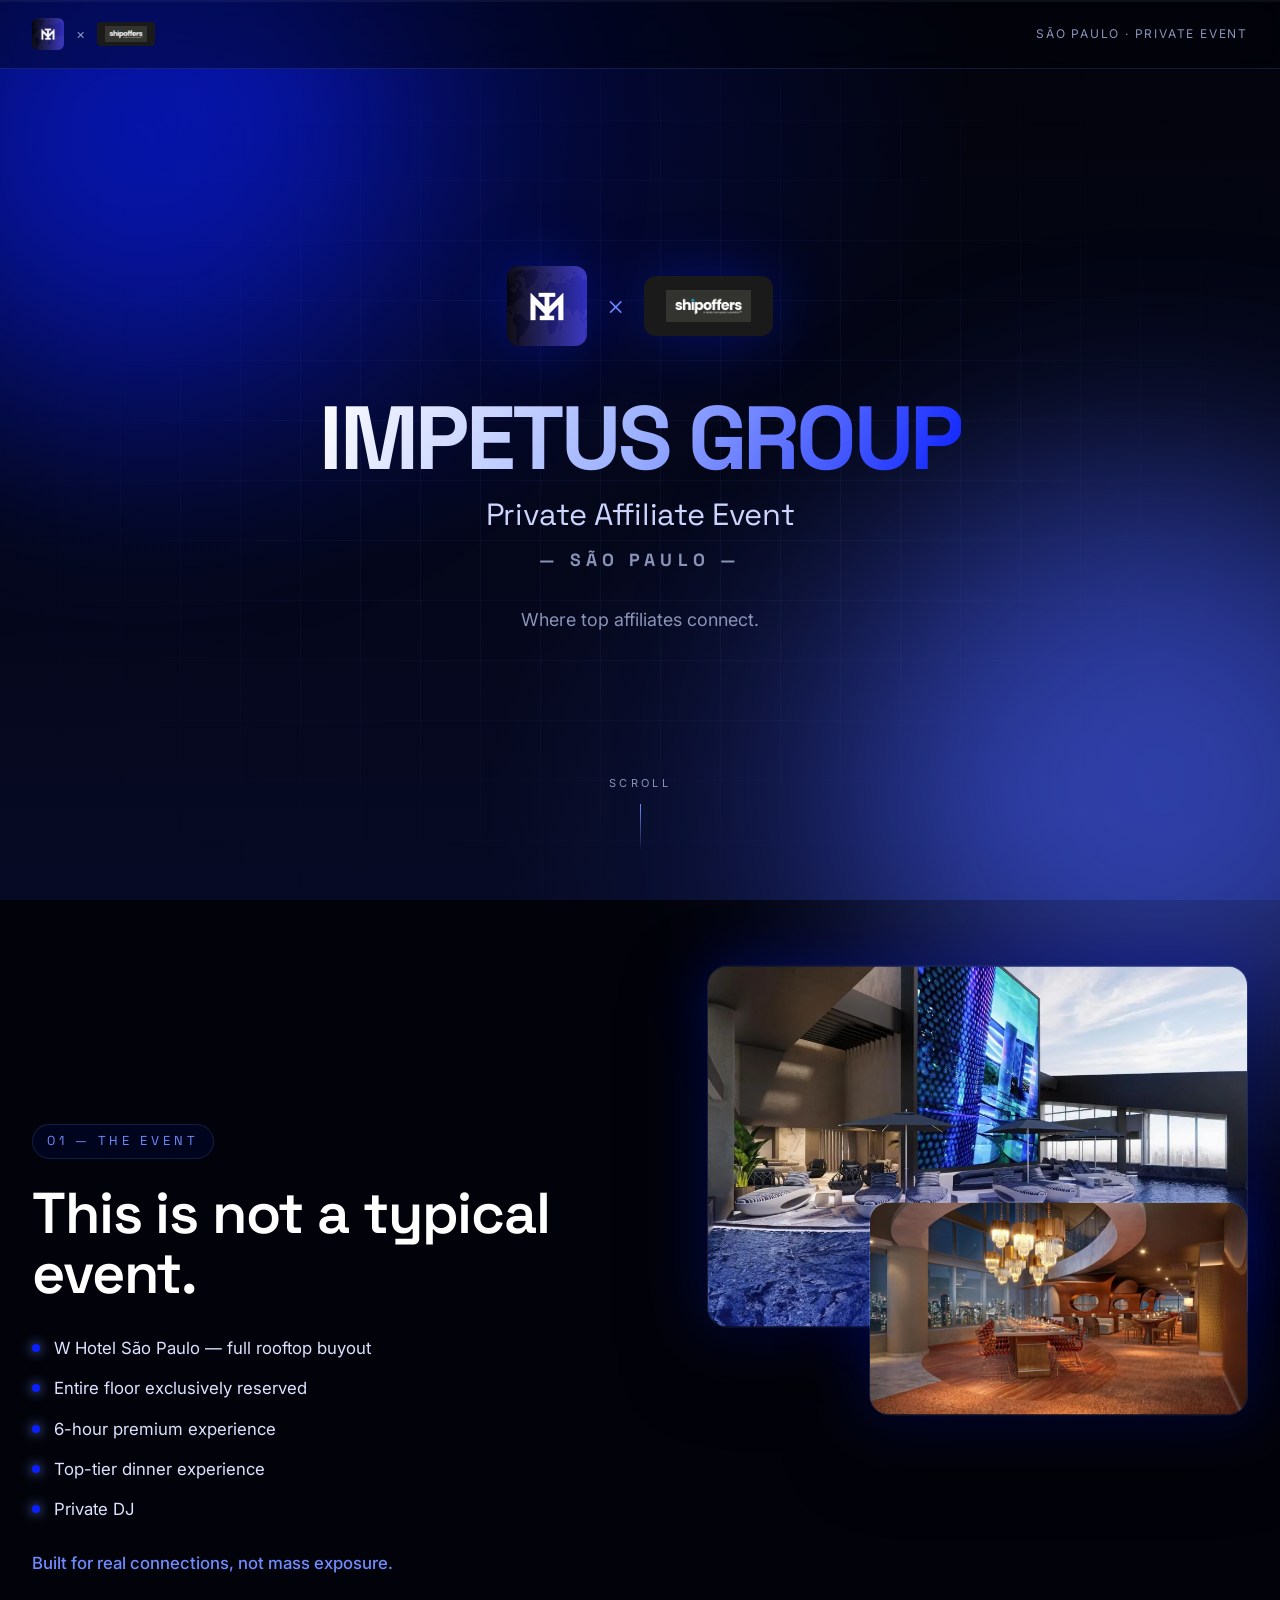
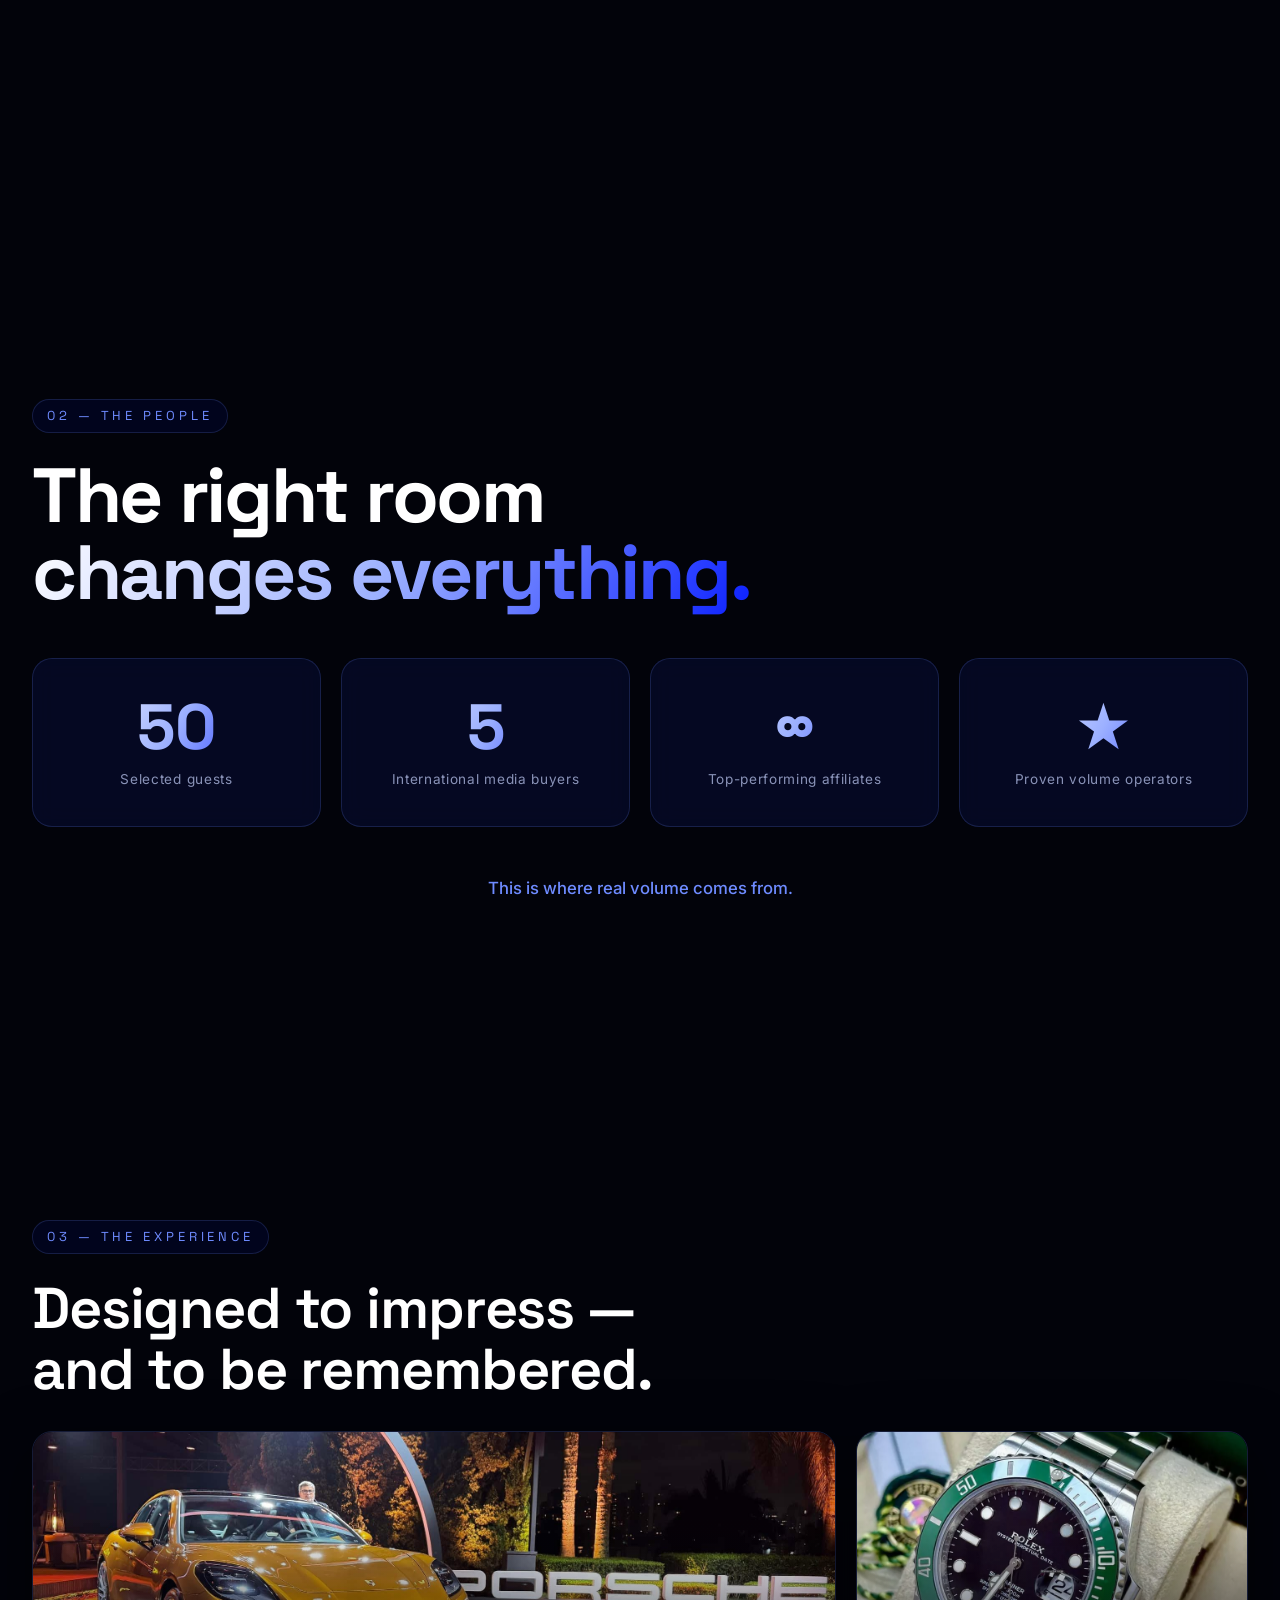
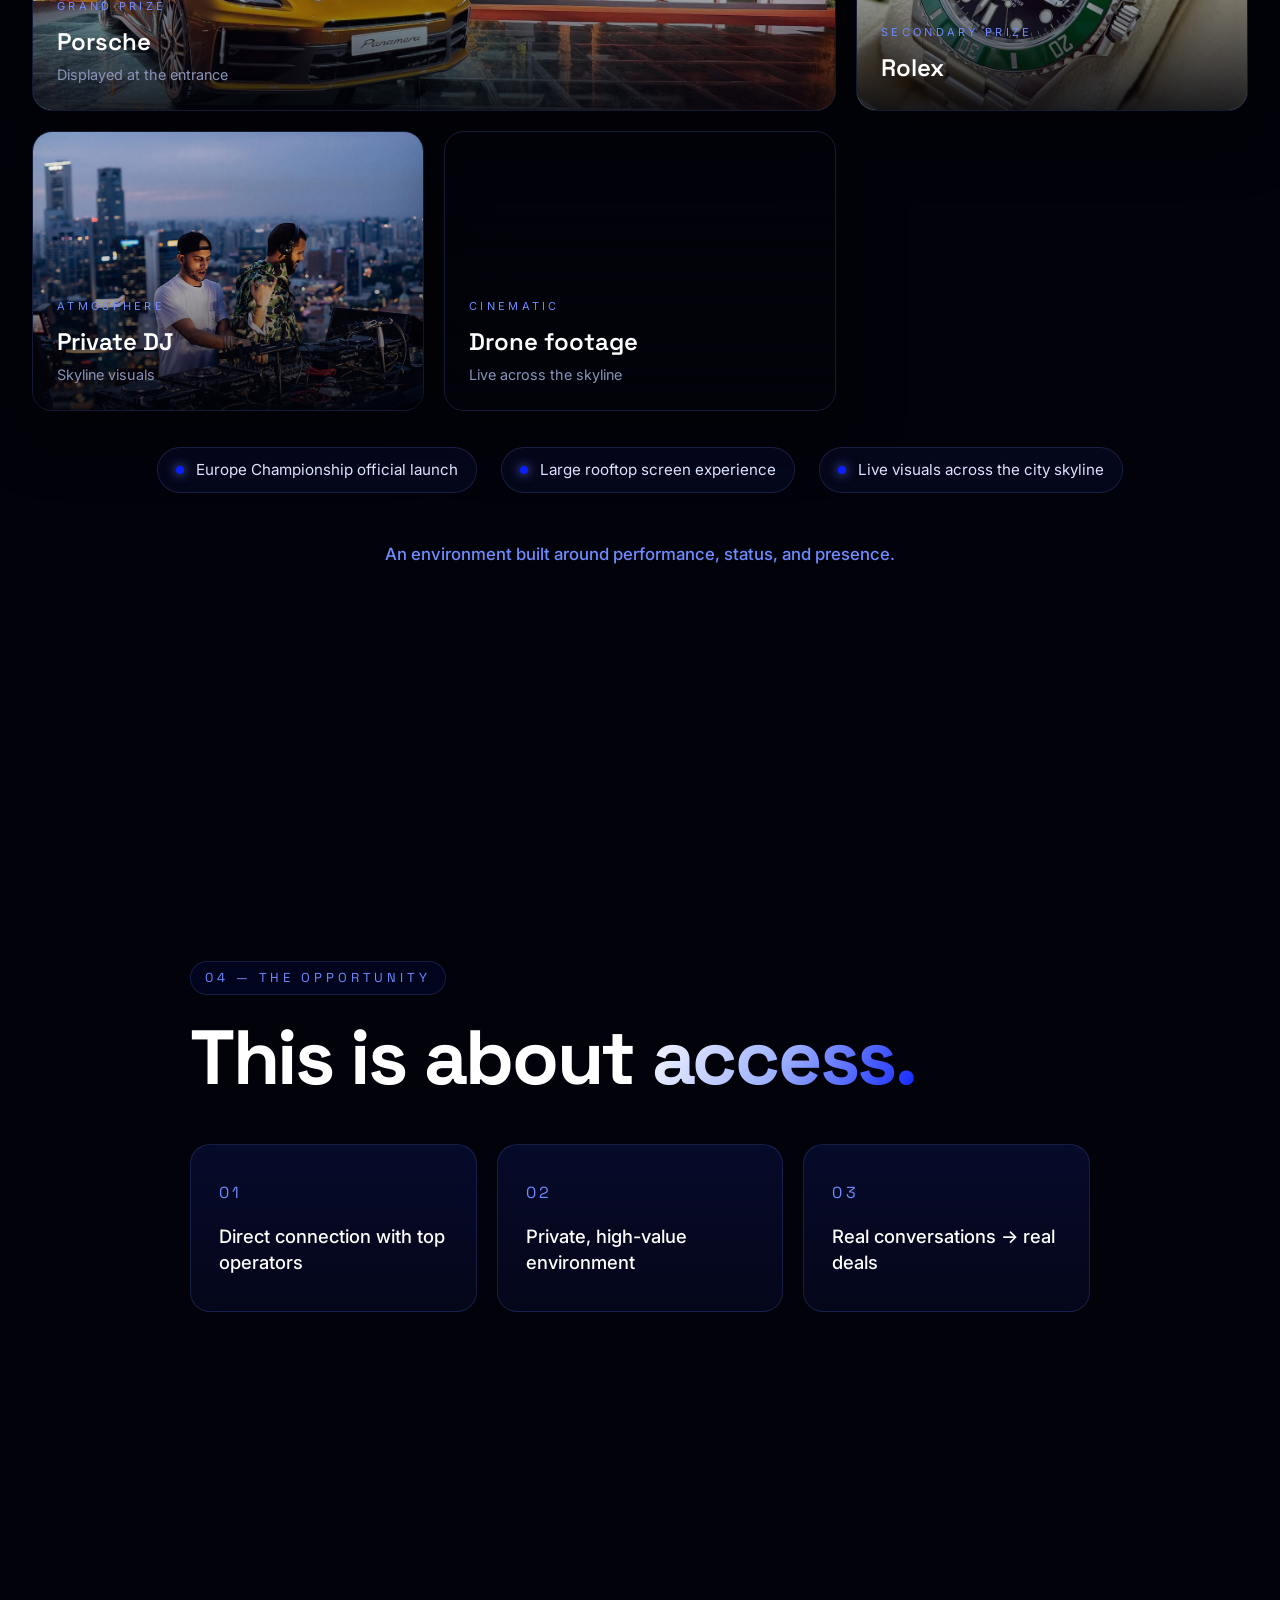
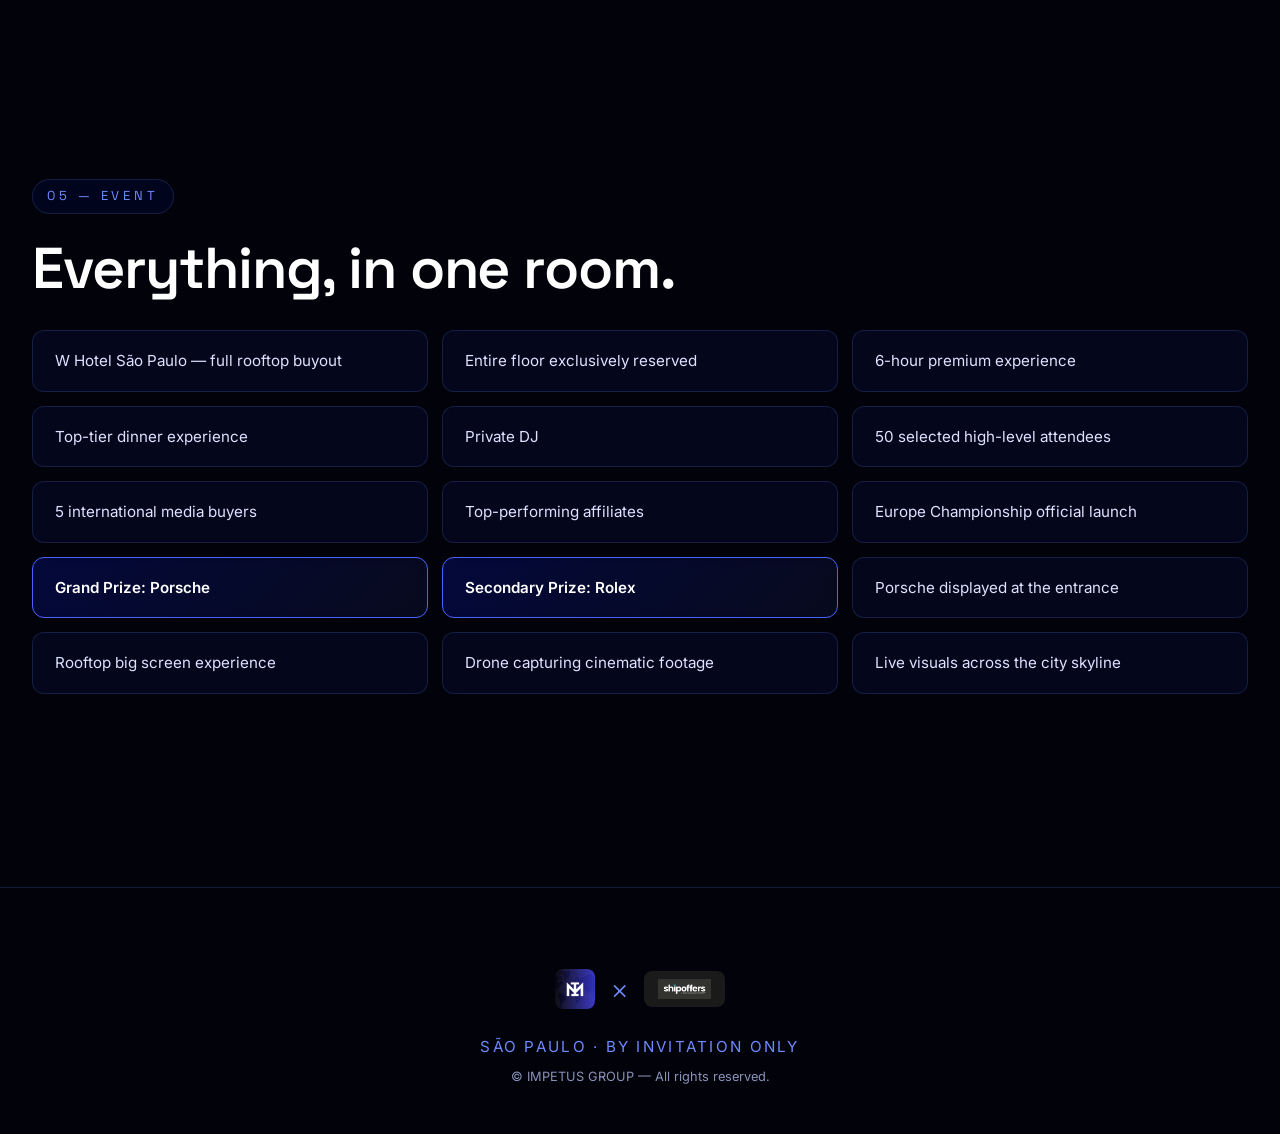
==== index.html @ d8d628a3 "Changes Co-authored-by: novabrandbr <214997790+novabrandbr@users.noreply.github.com>" ====
<!DOCTYPE html>
<html lang="en">
<head>
<meta charset="UTF-8" />
<meta name="viewport" content="width=device-width, initial-scale=1.0" />
<title>IMPETUS GROUP × SHIPOFFERS — Private Affiliate Event São Paulo</title>
<meta name="description" content="A private, high-ticket affiliate event in São Paulo. Where top affiliates connect." />
<link rel="preconnect" href="https://fonts.googleapis.com">
<link rel="preconnect" href="https://fonts.gstatic.com" crossorigin>
<link href="https://fonts.googleapis.com/css2?family=Inter:wght@300;400;500;600;700&family=Space+Grotesk:wght@400;500;600;700&display=swap" rel="stylesheet">
<link rel="stylesheet" href="style.css" />
</head>
<body>

<!-- Animated background -->
<div class="bg-gradient"></div>
<div class="bg-grid"></div>
<div class="bg-orb bg-orb-1"></div>
<div class="bg-orb bg-orb-2"></div>

<!-- Progress bar -->
<div class="progress-bar"><div class="progress-fill" id="progressFill"></div></div>

<!-- Nav -->
<nav class="nav">
  <div class="nav-inner">
    <div class="nav-logos">
      <img src="assets/logo-impetus.jpeg" alt="Impetus Group" class="nav-logo nav-logo-impetus" />
      <span class="nav-x">×</span>
      <img src="assets/logo-shipoffers.png" alt="Shipoffers" class="nav-logo nav-logo-ship" />
    </div>
    <div class="nav-meta">São Paulo · Private Event</div>
  </div>
</nav>

<!-- ===== SCENE 1 — COVER ===== -->
<section class="scene scene-cover" data-scene>
  <div class="cover-logos reveal" data-delay="0">
    <img src="assets/logo-impetus.jpeg" alt="Impetus Group" class="cover-logo cover-logo-impetus" />
    <span class="cover-x">×</span>
    <img src="assets/logo-shipoffers.png" alt="Shipoffers" class="cover-logo cover-logo-ship" />
  </div>

  <h1 class="cover-title">
    <span class="reveal-line" data-delay="200">IMPETUS GROUP</span>
    <span class="reveal-line cover-sub" data-delay="350">Private Affiliate Event</span>
    <span class="reveal-line cover-loc" data-delay="500">— São Paulo —</span>
  </h1>

  <p class="cover-tagline reveal" data-delay="700">Where top affiliates connect.</p>

  <div class="scroll-cue reveal" data-delay="1000">
    <span>Scroll</span>
    <div class="scroll-line"></div>
  </div>
</section>

<!-- ===== SCENE 2 — THE EVENT ===== -->
<section class="scene scene-event" data-scene>
  <div class="scene-inner two-col">
    <div class="col-text">
      <div class="eyebrow reveal">01 — The Event</div>
      <h2 class="scene-title reveal" data-delay="100">This is not a typical event.</h2>
      <ul class="feature-list">
        <li class="reveal" data-delay="200"><span class="dot"></span>W Hotel São Paulo — full rooftop buyout</li>
        <li class="reveal" data-delay="280"><span class="dot"></span>Entire floor exclusively reserved</li>
        <li class="reveal" data-delay="360"><span class="dot"></span>6-hour premium experience</li>
        <li class="reveal" data-delay="440"><span class="dot"></span>Top-tier dinner experience</li>
        <li class="reveal" data-delay="520"><span class="dot"></span>Private DJ</li>
      </ul>
      <p class="kicker reveal" data-delay="650">Built for real connections, not mass exposure.</p>
    </div>
    <div class="col-media">
      <div class="media-card parallax" data-speed="0.15">
        <img src="assets/rooftop-pool.png" alt="Rooftop venue" />
        <div class="media-glow"></div>
      </div>
      <div class="media-card media-card-sm parallax" data-speed="0.25">
        <img src="assets/dinner.png" alt="Dinner experience" />
      </div>
    </div>
  </div>
</section>

<!-- ===== SCENE 3 — THE PEOPLE ===== -->
<section class="scene scene-people" data-scene>
  <div class="scene-inner">
    <div class="eyebrow reveal">02 — The People</div>
    <h2 class="scene-title-xl reveal" data-delay="100">The right room<br/><span class="grad-text">changes everything.</span></h2>

    <div class="stats-grid">
      <div class="stat-card reveal" data-delay="200">
        <div class="stat-num" data-count="50">0</div>
        <div class="stat-label">Selected guests</div>
      </div>
      <div class="stat-card reveal" data-delay="320">
        <div class="stat-num" data-count="5">0</div>
        <div class="stat-label">International media buyers</div>
      </div>
      <div class="stat-card reveal" data-delay="440">
        <div class="stat-num">∞</div>
        <div class="stat-label">Top-performing affiliates</div>
      </div>
      <div class="stat-card reveal" data-delay="560">
        <div class="stat-num">★</div>
        <div class="stat-label">Proven volume operators</div>
      </div>
    </div>

    <p class="kicker center reveal" data-delay="700">This is where real volume comes from.</p>
  </div>
</section>

<!-- ===== SCENE 4 — THE EXPERIENCE ===== -->
<section class="scene scene-experience" data-scene>
  <div class="scene-inner">
    <div class="eyebrow reveal">03 — The Experience</div>
    <h2 class="scene-title reveal" data-delay="100">Designed to impress —<br/>and to be remembered.</h2>

    <div class="exp-grid">
      <div class="exp-card exp-card-wide reveal" data-delay="180">
        <img src="assets/porsche.png" alt="Porsche" />
        <div class="exp-overlay">
          <div class="exp-tag">Grand Prize</div>
          <div class="exp-title">Porsche</div>
          <div class="exp-sub">Displayed at the entrance</div>
        </div>
      </div>
      <div class="exp-card reveal" data-delay="260">
        <img src="assets/rolex.png" alt="Rolex" />
        <div class="exp-overlay">
          <div class="exp-tag">Secondary Prize</div>
          <div class="exp-title">Rolex</div>
        </div>
      </div>
      <div class="exp-card reveal" data-delay="340">
        <img src="assets/dj.png" alt="Private DJ" />
        <div class="exp-overlay">
          <div class="exp-tag">Atmosphere</div>
          <div class="exp-title">Private DJ</div>
          <div class="exp-sub">Skyline visuals</div>
        </div>
      </div>
      <div class="exp-card exp-card-video reveal" data-delay="420">
        <video src="assets/event-video.mp4" autoplay muted loop playsinline></video>
        <div class="exp-overlay">
          <div class="exp-tag">Cinematic</div>
          <div class="exp-title">Drone footage</div>
          <div class="exp-sub">Live across the skyline</div>
        </div>
      </div>
    </div>

    <div class="exp-bullets">
      <div class="exp-bullet reveal" data-delay="200"><span class="dot"></span>Europe Championship official launch</div>
      <div class="exp-bullet reveal" data-delay="280"><span class="dot"></span>Large rooftop screen experience</div>
      <div class="exp-bullet reveal" data-delay="360"><span class="dot"></span>Live visuals across the city skyline</div>
    </div>

    <p class="kicker center reveal" data-delay="500">An environment built around performance, status, and presence.</p>
  </div>
</section>

<!-- ===== SCENE 5 — OPPORTUNITY ===== -->
<section class="scene scene-opportunity" data-scene>
  <div class="scene-inner narrow">
    <div class="eyebrow reveal">04 — The Opportunity</div>
    <h2 class="scene-title-xl reveal" data-delay="100">This is about <span class="grad-text">access.</span></h2>

    <div class="opp-grid">
      <div class="opp-card reveal" data-delay="200">
        <div class="opp-num">01</div>
        <div class="opp-text">Direct connection with top operators</div>
      </div>
      <div class="opp-card reveal" data-delay="300">
        <div class="opp-num">02</div>
        <div class="opp-text">Private, high-value environment</div>
      </div>
      <div class="opp-card reveal" data-delay="400">
        <div class="opp-num">03</div>
        <div class="opp-text">Real conversations → real deals</div>
      </div>
    </div>
  </div>
</section>

<!-- ===== SCENE 6 — EVENT RECAP ===== -->
<section class="scene scene-recap" data-scene>
  <div class="scene-inner">
    <div class="eyebrow reveal">05 — Event</div>
    <h2 class="scene-title reveal" data-delay="100">Everything, in one room.</h2>

    <div class="recap-grid">
      <div class="recap-item reveal" data-delay="120">W Hotel São Paulo — full rooftop buyout</div>
      <div class="recap-item reveal" data-delay="170">Entire floor exclusively reserved</div>
      <div class="recap-item reveal" data-delay="220">6-hour premium experience</div>
      <div class="recap-item reveal" data-delay="270">Top-tier dinner experience</div>
      <div class="recap-item reveal" data-delay="320">Private DJ</div>
      <div class="recap-item reveal" data-delay="370">50 selected high-level attendees</div>
      <div class="recap-item reveal" data-delay="420">5 international media buyers</div>
      <div class="recap-item reveal" data-delay="470">Top-performing affiliates</div>
      <div class="recap-item reveal" data-delay="520">Europe Championship official launch</div>
      <div class="recap-item recap-prize reveal" data-delay="570">Grand Prize: Porsche</div>
      <div class="recap-item recap-prize reveal" data-delay="620">Secondary Prize: Rolex</div>
      <div class="recap-item reveal" data-delay="670">Porsche displayed at the entrance</div>
      <div class="recap-item reveal" data-delay="720">Rooftop big screen experience</div>
      <div class="recap-item reveal" data-delay="770">Drone capturing cinematic footage</div>
      <div class="recap-item reveal" data-delay="820">Live visuals across the city skyline</div>
    </div>
  </div>
</section>

<!-- ===== FOOTER ===== -->
<footer class="footer">
  <div class="footer-logos reveal">
    <img src="assets/logo-impetus.jpeg" alt="Impetus Group" />
    <span class="cover-x">×</span>
    <img src="assets/logo-shipoffers.png" alt="Shipoffers" />
  </div>
  <p class="footer-tag">São Paulo · By invitation only</p>
  <p class="footer-copy">© IMPETUS GROUP — All rights reserved.</p>
</footer>

<script src="script.js"></script>
</body>
</html>
---- style.css ----
/* ============================
   IMPETUS GROUP × SHIPOFFERS
   Luxury / Tech / Cinematic
   ============================ */

:root{
  --blue: #0A1FFF;
  --blue-soft: #4A63FF;
  --blue-glow: #6E8BFF;
  --navy: #060A24;
  --navy-2: #0A1040;
  --black: #02030A;
  --white: #ffffff;
  --muted: #8a93b8;
  --border: rgba(110,139,255,0.18);
  --card: rgba(10,16,64,0.45);
  --shadow-glow: 0 0 60px rgba(10,31,255,0.35);
  --grad-primary: linear-gradient(135deg,#0A1FFF 0%,#4A63FF 50%,#6E8BFF 100%);
  --grad-text: linear-gradient(120deg,#ffffff 0%,#9CB0FF 50%,#0A1FFF 100%);
  --font-display: 'Space Grotesk', system-ui, sans-serif;
  --font-body: 'Inter', system-ui, sans-serif;
}

*{box-sizing:border-box;margin:0;padding:0}
html{scroll-behavior:smooth}
body{
  font-family: var(--font-body);
  background: var(--black);
  color: var(--white);
  overflow-x:hidden;
  line-height:1.55;
  -webkit-font-smoothing:antialiased;
}
img{max-width:100%;display:block}

/* ===== Background layers ===== */
.bg-gradient{
  position:fixed;inset:0;z-index:-3;
  background:
    radial-gradient(1200px 800px at 20% 10%, rgba(10,31,255,0.30), transparent 60%),
    radial-gradient(900px 700px at 80% 90%, rgba(74,99,255,0.18), transparent 60%),
    linear-gradient(180deg, #02030A 0%, #060A24 100%);
}
.bg-grid{
  position:fixed;inset:0;z-index:-2;
  background-image:
    linear-gradient(rgba(110,139,255,0.06) 1px, transparent 1px),
    linear-gradient(90deg, rgba(110,139,255,0.06) 1px, transparent 1px);
  background-size: 60px 60px;
  mask-image: radial-gradient(ellipse at center, black 30%, transparent 80%);
}
.bg-orb{
  position:fixed;border-radius:50%;filter:blur(120px);z-index:-1;opacity:0.55;pointer-events:none;
}
.bg-orb-1{width:520px;height:520px;background:#0A1FFF;top:-120px;left:-120px;animation:float1 18s ease-in-out infinite}
.bg-orb-2{width:600px;height:600px;background:#4A63FF;bottom:-180px;right:-180px;animation:float2 22s ease-in-out infinite}
@keyframes float1{0%,100%{transform:translate(0,0)}50%{transform:translate(120px,80px)}}
@keyframes float2{0%,100%{transform:translate(0,0)}50%{transform:translate(-100px,-60px)}}

/* ===== Progress ===== */
.progress-bar{position:fixed;top:0;left:0;right:0;height:2px;background:rgba(255,255,255,0.05);z-index:100}
.progress-fill{height:100%;width:0;background:var(--grad-primary);box-shadow:0 0 12px var(--blue-glow);transition:width .1s linear}

/* ===== Nav ===== */
.nav{position:fixed;top:0;left:0;right:0;z-index:50;padding:18px 32px;backdrop-filter:blur(14px);background:rgba(2,3,10,0.4);border-bottom:1px solid var(--border)}
.nav-inner{display:flex;justify-content:space-between;align-items:center;max-width:1400px;margin:0 auto}
.nav-logos{display:flex;align-items:center;gap:12px}
.nav-logo{height:28px;width:auto;border-radius:6px;object-fit:cover}
.nav-logo-impetus{height:32px}
.nav-logo-ship{background:#1a1a1a;padding:4px 8px;border-radius:4px;height:24px}
.nav-x{color:var(--muted);font-size:14px}
.nav-meta{font-size:12px;color:var(--muted);letter-spacing:0.15em;text-transform:uppercase}

/* ===== Scenes ===== */
.scene{
  min-height:100vh;
  display:flex;
  align-items:center;
  justify-content:center;
  padding:120px 32px;
  position:relative;
}
.scene-inner{max-width:1280px;width:100%}
.scene-inner.narrow{max-width:900px}
.two-col{display:grid;grid-template-columns:1.1fr 1fr;gap:80px;align-items:center}

/* ===== Typography ===== */
.eyebrow{
  font-family:var(--font-display);
  font-size:13px;letter-spacing:0.3em;text-transform:uppercase;
  color:var(--blue-glow);margin-bottom:24px;
  display:inline-block;padding:6px 14px;border:1px solid var(--border);border-radius:999px;
  background:rgba(10,31,255,0.08);
}
.scene-title{font-family:var(--font-display);font-size:clamp(2rem,4.5vw,3.75rem);font-weight:600;line-height:1.05;letter-spacing:-0.02em;margin-bottom:32px}
.scene-title-xl{font-family:var(--font-display);font-size:clamp(2.5rem,6vw,5rem);font-weight:700;line-height:1;letter-spacing:-0.03em;margin-bottom:48px}
.grad-text{background:var(--grad-text);-webkit-background-clip:text;background-clip:text;color:transparent}
.kicker{font-size:1.05rem;color:var(--blue-glow);margin-top:28px;font-weight:500}
.kicker.center{text-align:center;margin-top:48px}

/* ===== Cover ===== */
.scene-cover{flex-direction:column;text-align:center;min-height:100vh}
.cover-logos{display:flex;align-items:center;gap:20px;margin-bottom:48px}
.cover-logo{height:64px;width:auto;border-radius:12px;object-fit:cover;box-shadow:var(--shadow-glow)}
.cover-logo-impetus{height:80px;width:80px}
.cover-logo-ship{background:#1a1a1a;padding:14px 22px;height:60px}
.cover-x{color:var(--blue-glow);font-size:28px;font-weight:300}
.cover-title{font-family:var(--font-display);display:flex;flex-direction:column;gap:8px;margin-bottom:32px}
.cover-title .reveal-line:first-child{font-size:clamp(2.5rem,7vw,6rem);font-weight:700;letter-spacing:-0.04em;line-height:1;background:var(--grad-text);-webkit-background-clip:text;background-clip:text;color:transparent}
.cover-sub{font-size:clamp(1.25rem,2.4vw,2rem);font-weight:400;color:#cdd5ff;letter-spacing:-0.01em}
.cover-loc{font-size:clamp(0.9rem,1.4vw,1.1rem);color:var(--muted);letter-spacing:0.3em;text-transform:uppercase}
.cover-tagline{font-size:clamp(1rem,1.4vw,1.25rem);color:var(--muted);max-width:520px}
.scroll-cue{position:absolute;bottom:48px;display:flex;flex-direction:column;align-items:center;gap:12px;color:var(--muted);font-size:11px;letter-spacing:0.3em;text-transform:uppercase}
.scroll-line{width:1px;height:48px;background:linear-gradient(to bottom, var(--blue-glow), transparent);animation:scrollPulse 2s ease-in-out infinite}
@keyframes scrollPulse{0%,100%{opacity:0.3;transform:scaleY(1)}50%{opacity:1;transform:scaleY(1.2)}}

/* ===== Feature lists ===== */
.feature-list{list-style:none;display:flex;flex-direction:column;gap:14px;margin-top:8px}
.feature-list li{display:flex;align-items:center;gap:14px;font-size:1.05rem;color:#dde2ff}
.dot{width:8px;height:8px;border-radius:50%;background:var(--blue);box-shadow:0 0 12px var(--blue-glow);flex-shrink:0}

/* ===== Media cards ===== */
.col-media{position:relative;display:flex;flex-direction:column;gap:24px}
.media-card{
  position:relative;border-radius:20px;overflow:hidden;
  border:1px solid var(--border);
  box-shadow: 0 30px 80px rgba(0,0,0,0.5), var(--shadow-glow);
  transition:transform .6s ease;
}
.media-card img{width:100%;height:100%;object-fit:cover;display:block}
.media-card-sm{align-self:flex-end;width:70%;margin-top:-40px}
.media-glow{position:absolute;inset:0;background:linear-gradient(180deg,transparent 60%,rgba(10,31,255,0.25));pointer-events:none}
.media-card:hover{transform:translateY(-6px) scale(1.01)}

/* ===== Stats ===== */
.stats-grid{display:grid;grid-template-columns:repeat(4,1fr);gap:20px;margin-top:24px}
.stat-card{
  background:var(--card);
  border:1px solid var(--border);
  border-radius:20px;padding:36px 24px;text-align:center;
  backdrop-filter:blur(12px);
  transition:transform .4s ease, box-shadow .4s ease, border-color .4s ease;
  animation:floatY 6s ease-in-out infinite;
}
.stat-card:nth-child(2){animation-delay:.5s}
.stat-card:nth-child(3){animation-delay:1s}
.stat-card:nth-child(4){animation-delay:1.5s}
.stat-card:hover{transform:translateY(-8px);border-color:var(--blue-soft);box-shadow:0 20px 60px rgba(10,31,255,0.35)}
.stat-num{font-family:var(--font-display);font-size:clamp(3rem,5vw,4.5rem);font-weight:700;background:var(--grad-text);-webkit-background-clip:text;background-clip:text;color:transparent;line-height:1}
.stat-label{font-size:.85rem;color:var(--muted);margin-top:10px;letter-spacing:0.05em}
@keyframes floatY{0%,100%{transform:translateY(0)}50%{transform:translateY(-8px)}}

/* ===== Experience grid ===== */
.exp-grid{
  display:grid;
  grid-template-columns:repeat(3,1fr);
  grid-template-rows:280px 280px;
  gap:20px;margin-top:24px;
}
.exp-card{
  position:relative;border-radius:20px;overflow:hidden;
  border:1px solid var(--border);
  box-shadow:0 20px 60px rgba(0,0,0,0.5);
  transition:transform .5s ease, box-shadow .5s ease;
}
.exp-card-wide{grid-column:span 2}
.exp-card img, .exp-card video{width:100%;height:100%;object-fit:cover}
.exp-card:hover{transform:translateY(-8px) scale(1.01);box-shadow:0 30px 80px rgba(10,31,255,0.4)}
.exp-overlay{
  position:absolute;inset:0;display:flex;flex-direction:column;justify-content:flex-end;
  padding:24px;color:white;
  background:linear-gradient(180deg,transparent 30%,rgba(2,3,10,0.85));
}
.exp-tag{font-size:11px;letter-spacing:0.3em;text-transform:uppercase;color:var(--blue-glow);margin-bottom:8px}
.exp-title{font-family:var(--font-display);font-size:1.5rem;font-weight:600}
.exp-sub{font-size:.9rem;color:var(--muted);margin-top:4px}

.exp-bullets{display:flex;flex-wrap:wrap;gap:24px;margin-top:36px;justify-content:center}
.exp-bullet{display:flex;align-items:center;gap:12px;font-size:.95rem;color:#dde2ff;padding:10px 18px;border:1px solid var(--border);border-radius:999px;background:rgba(10,16,64,0.3)}

/* ===== Opportunity ===== */
.opp-grid{display:grid;grid-template-columns:repeat(3,1fr);gap:20px;margin-top:32px}
.opp-card{
  background:linear-gradient(180deg,rgba(10,16,64,0.6),rgba(10,16,64,0.3));
  border:1px solid var(--border);
  border-radius:20px;padding:36px 28px;
  transition:all .4s ease;
  position:relative;overflow:hidden;
}
.opp-card::before{
  content:'';position:absolute;inset:0;background:var(--grad-primary);opacity:0;transition:opacity .4s ease;
}
.opp-card:hover{transform:translateY(-6px);border-color:var(--blue-soft);box-shadow:0 20px 60px rgba(10,31,255,0.4)}
.opp-card:hover::before{opacity:0.08}
.opp-num{font-family:var(--font-display);font-size:1rem;color:var(--blue-glow);letter-spacing:0.2em;margin-bottom:18px;position:relative}
.opp-text{font-size:1.15rem;color:#fff;font-weight:500;line-height:1.4;position:relative}

/* ===== Recap ===== */
.recap-grid{display:grid;grid-template-columns:repeat(3,1fr);gap:14px;margin-top:32px}
.recap-item{
  padding:18px 22px;border:1px solid var(--border);border-radius:12px;
  background:rgba(10,16,64,0.35);backdrop-filter:blur(8px);
  font-size:.95rem;color:#dde2ff;
  transition:all .3s ease;
}
.recap-item:hover{border-color:var(--blue-soft);background:rgba(10,31,255,0.12);transform:translateX(4px)}
.recap-prize{background:linear-gradient(135deg,rgba(10,31,255,0.2),rgba(74,99,255,0.08));border-color:var(--blue-soft);font-weight:600;color:#fff}

/* ===== Footer ===== */
.footer{padding:80px 32px 48px;text-align:center;border-top:1px solid var(--border);background:rgba(2,3,10,0.6)}
.footer-logos{display:flex;justify-content:center;align-items:center;gap:16px;margin-bottom:24px}
.footer-logos img{height:40px;width:auto;border-radius:8px;object-fit:cover}
.footer-logos img:last-of-type{background:#1a1a1a;padding:8px 14px;height:36px}
.footer-tag{color:var(--blue-glow);font-size:.95rem;letter-spacing:0.15em;text-transform:uppercase;margin-bottom:8px}
.footer-copy{color:var(--muted);font-size:.8rem}

/* ===== Reveal animations ===== */
.reveal, .reveal-line{opacity:0;transform:translateY(30px);transition:opacity 1s cubic-bezier(0.2,0.8,0.2,1), transform 1s cubic-bezier(0.2,0.8,0.2,1)}
.reveal.in, .reveal-line.in{opacity:1;transform:translateY(0)}

/* ===== Responsive ===== */
@media (max-width: 900px){
  .scene{padding:100px 20px}
  .two-col{grid-template-columns:1fr;gap:48px}
  .stats-grid{grid-template-columns:repeat(2,1fr)}
  .exp-grid{grid-template-columns:1fr;grid-template-rows:auto}
  .exp-card-wide{grid-column:span 1}
  .exp-card{height:240px}
  .opp-grid{grid-template-columns:1fr}
  .recap-grid{grid-template-columns:1fr}
  .cover-logos{flex-direction:row;gap:14px}
  .cover-logo-impetus{height:56px;width:56px}
  .cover-logo-ship{height:44px;padding:10px 16px}
  .nav-meta{display:none}
  .media-card-sm{width:85%;margin-top:-24px}
  .exp-bullets{flex-direction:column;align-items:stretch}
  .exp-bullet{justify-content:flex-start}
}

@media (max-width: 480px){
  .nav{padding:14px 18px}
  .nav-logo{height:22px}
  .nav-logo-impetus{height:26px}
  .cover-logos{gap:10px;margin-bottom:36px}
  .cover-x{font-size:20px}
}
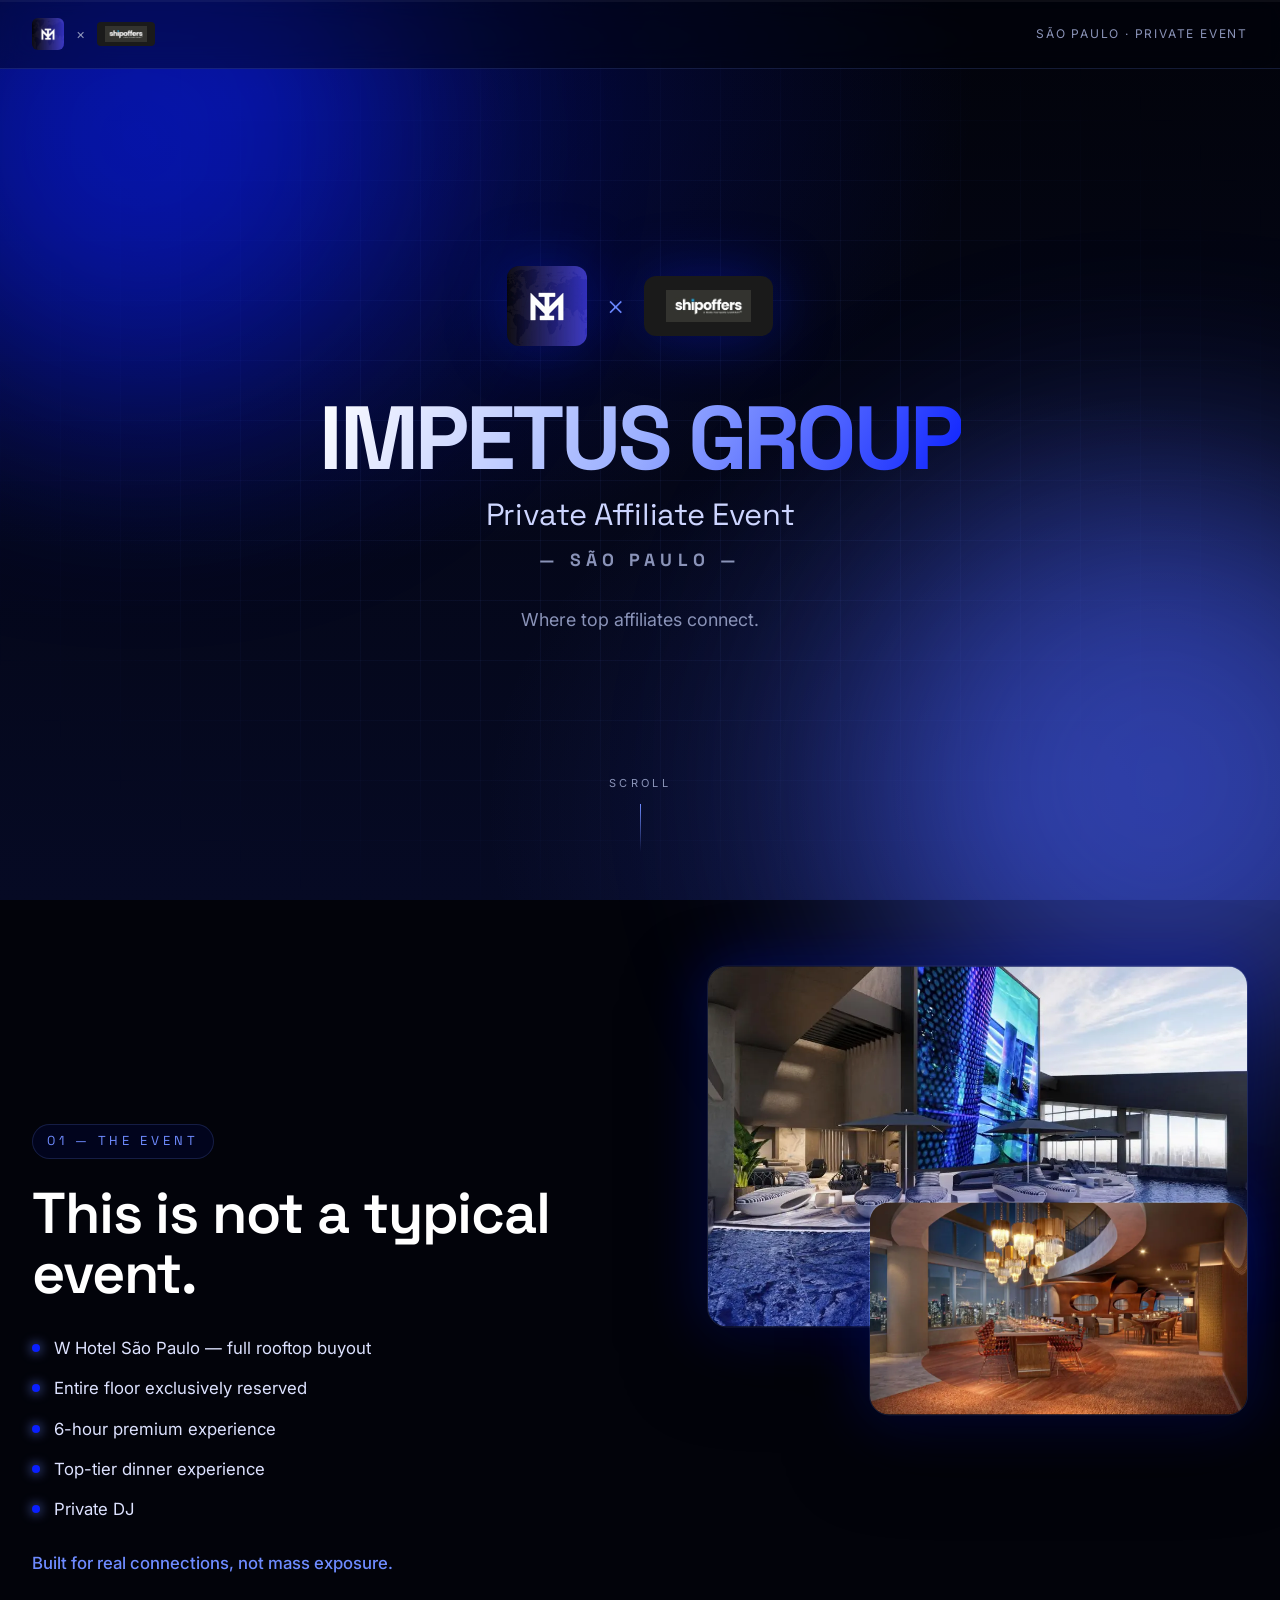
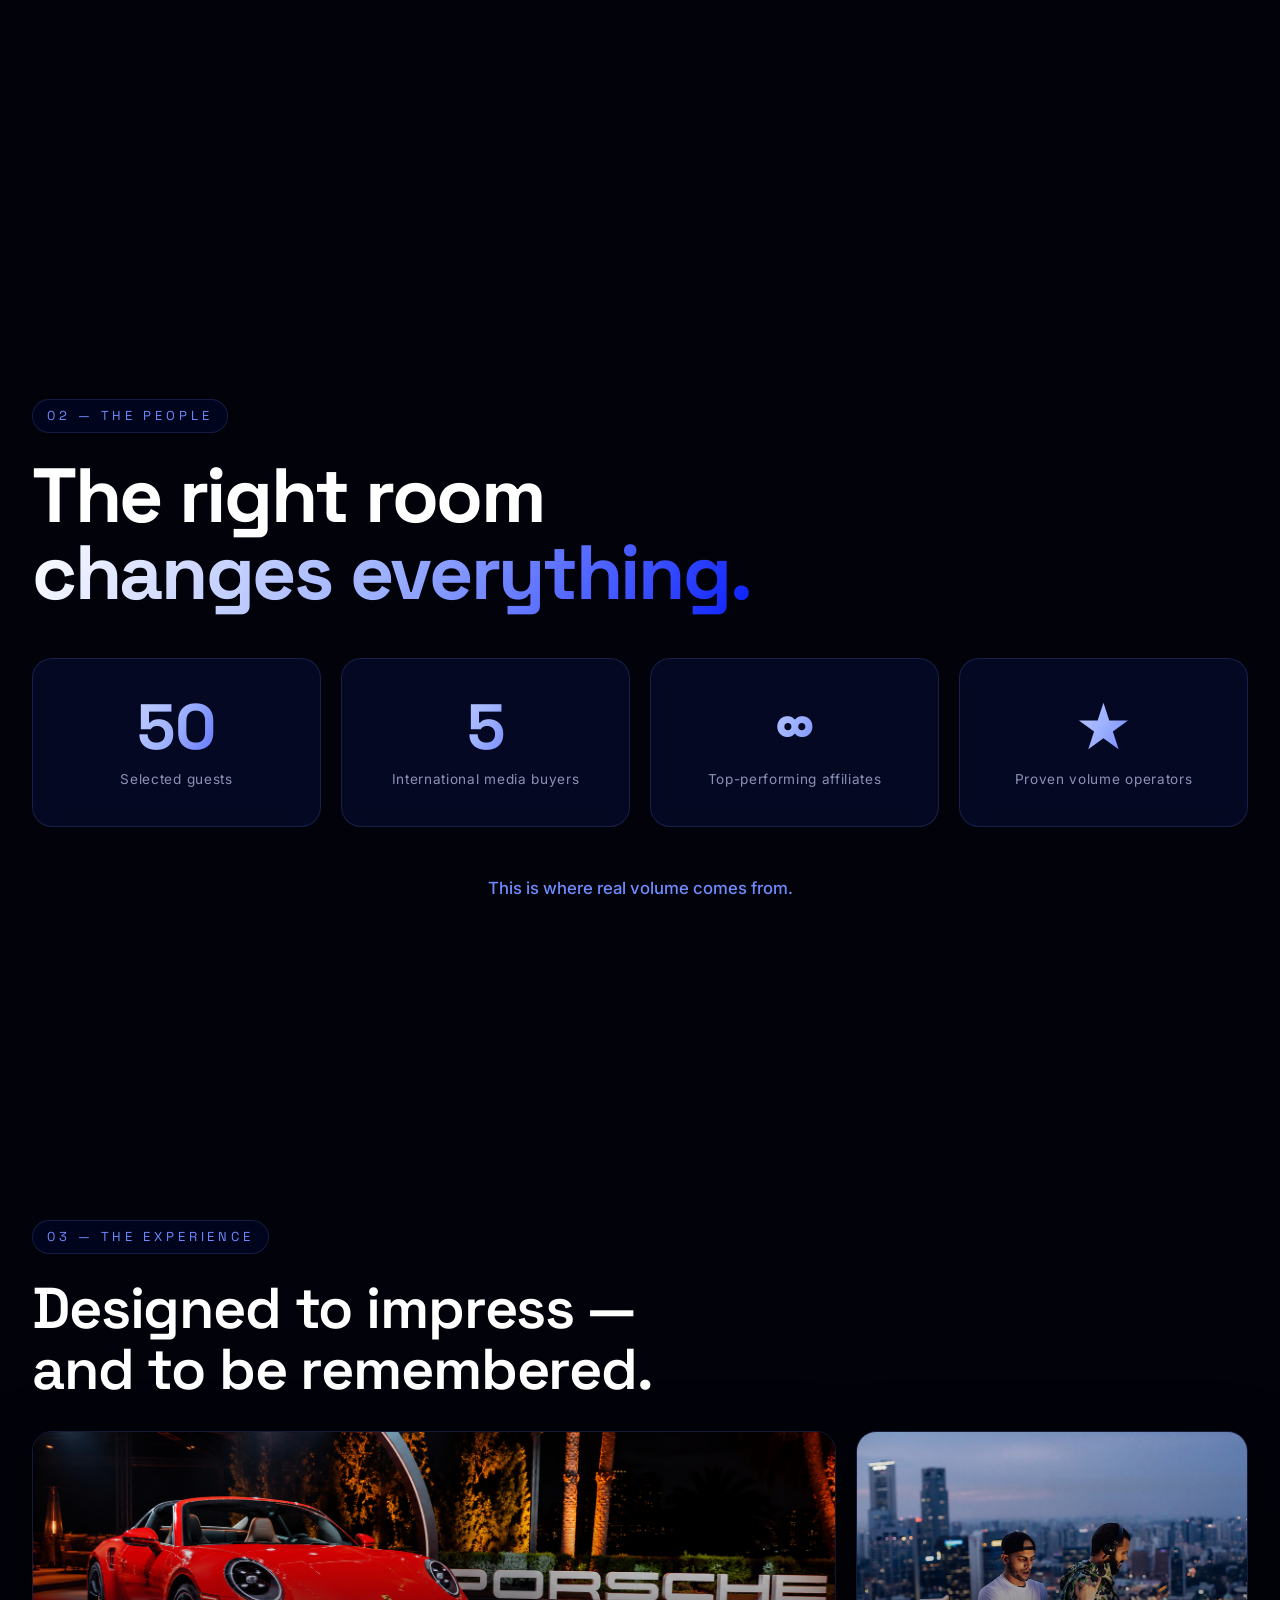
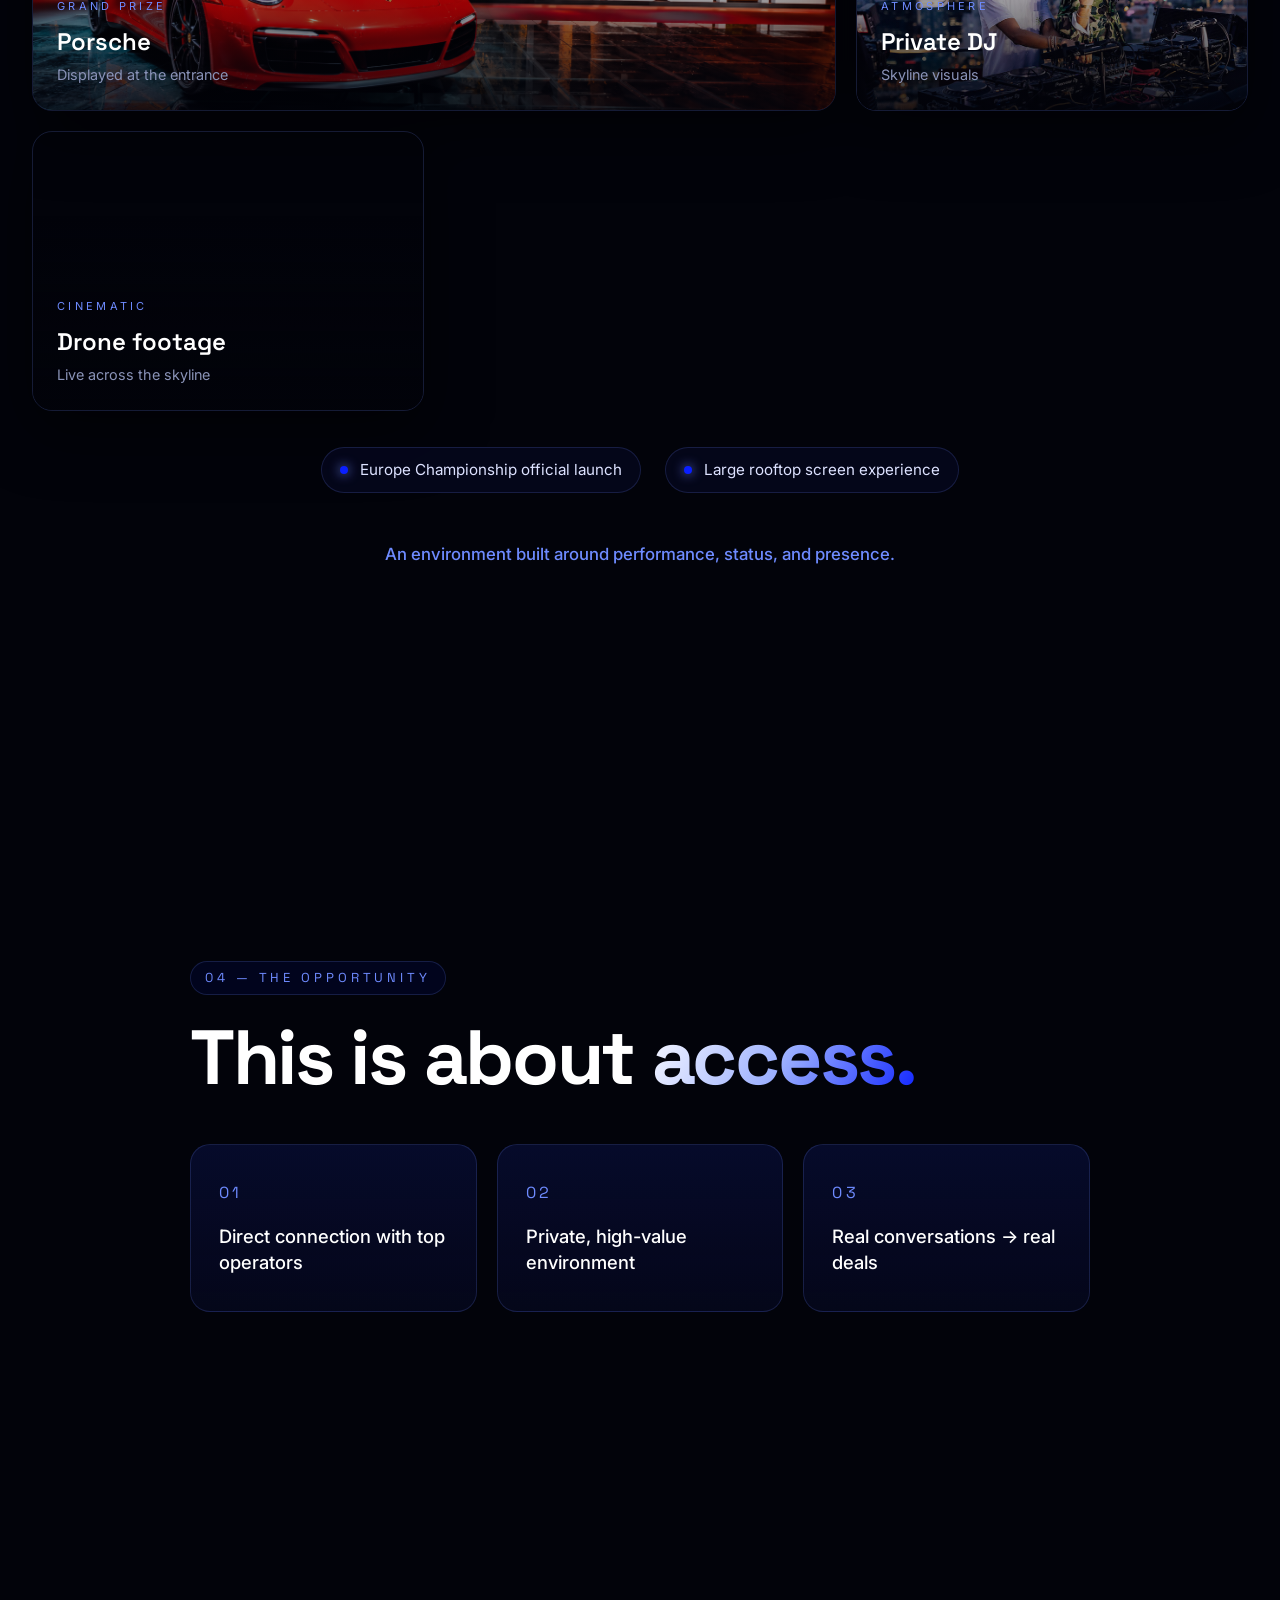
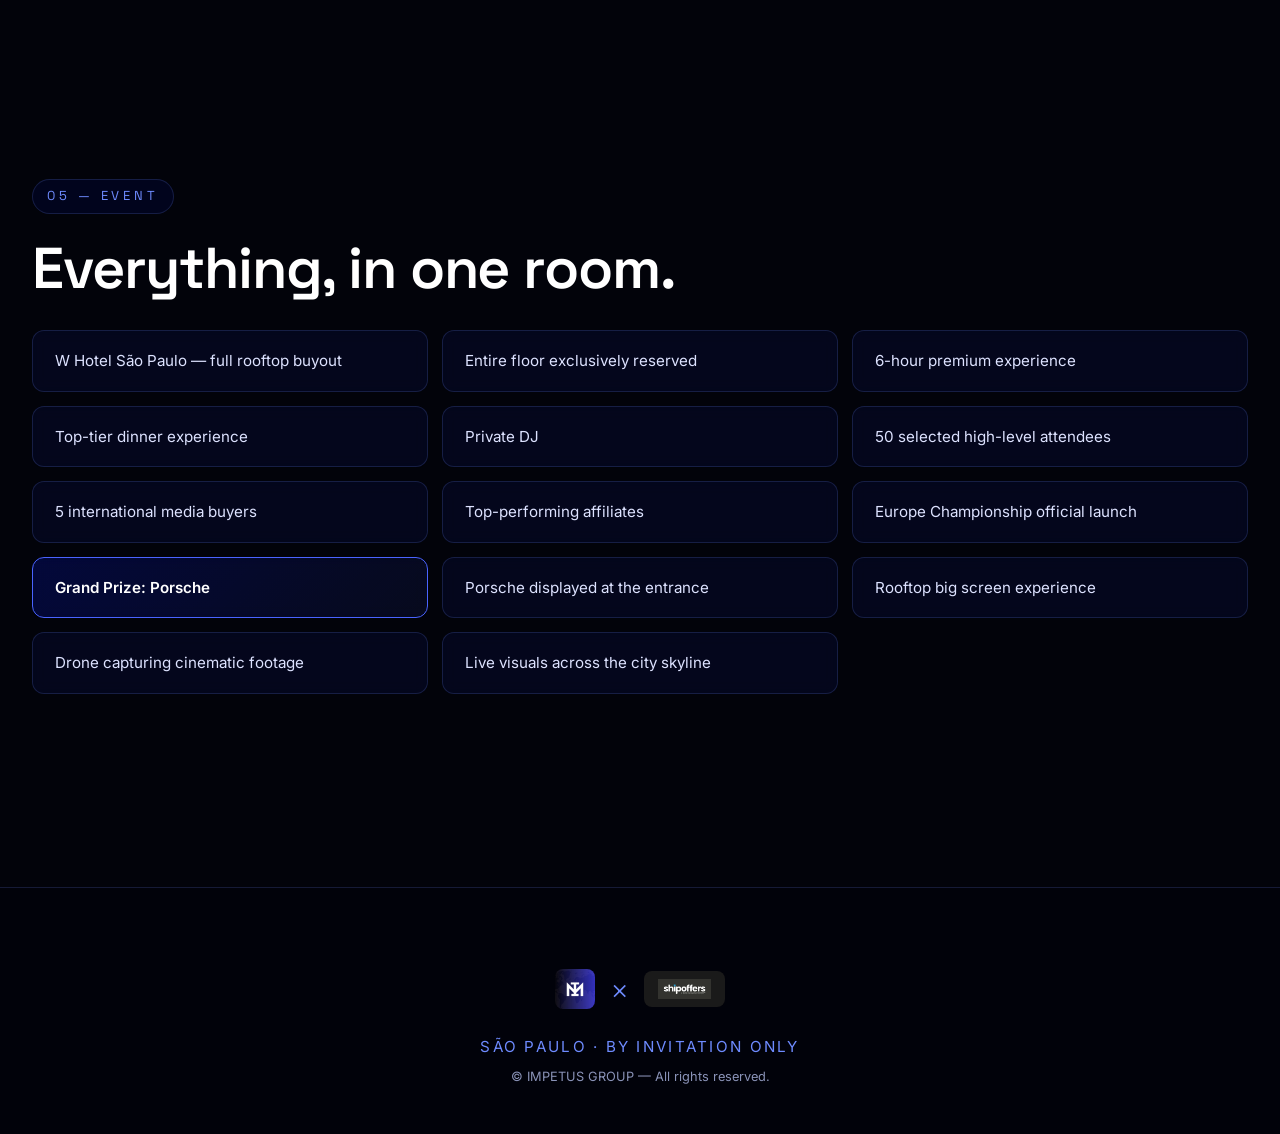
==== commit 1fe1ad2c: "Changes Co-authored-by: novabrandbr <214997790+novabrandbr@users.noreply.github.com>" ====
--- a/index.html
+++ b/index.html
@@ -126,13 +126,6 @@
           <div class="exp-sub">Displayed at the entrance</div>
         </div>
       </div>
-      <div class="exp-card reveal" data-delay="260">
-        <img src="assets/rolex.png" alt="Rolex" />
-        <div class="exp-overlay">
-          <div class="exp-tag">Secondary Prize</div>
-          <div class="exp-title">Rolex</div>
-        </div>
-      </div>
       <div class="exp-card reveal" data-delay="340">
         <img src="assets/dj.png" alt="Private DJ" />
         <div class="exp-overlay">
@@ -154,7 +147,7 @@
     <div class="exp-bullets">
       <div class="exp-bullet reveal" data-delay="200"><span class="dot"></span>Europe Championship official launch</div>
       <div class="exp-bullet reveal" data-delay="280"><span class="dot"></span>Large rooftop screen experience</div>
-      <div class="exp-bullet reveal" data-delay="360"><span class="dot"></span>Live visuals across the city skyline</div>
+      
     </div>
 
     <p class="kicker center reveal" data-delay="500">An environment built around performance, status, and presence.</p>
@@ -201,7 +194,6 @@
       <div class="recap-item reveal" data-delay="470">Top-performing affiliates</div>
       <div class="recap-item reveal" data-delay="520">Europe Championship official launch</div>
       <div class="recap-item recap-prize reveal" data-delay="570">Grand Prize: Porsche</div>
-      <div class="recap-item recap-prize reveal" data-delay="620">Secondary Prize: Rolex</div>
       <div class="recap-item reveal" data-delay="670">Porsche displayed at the entrance</div>
       <div class="recap-item reveal" data-delay="720">Rooftop big screen experience</div>
       <div class="recap-item reveal" data-delay="770">Drone capturing cinematic footage</div>
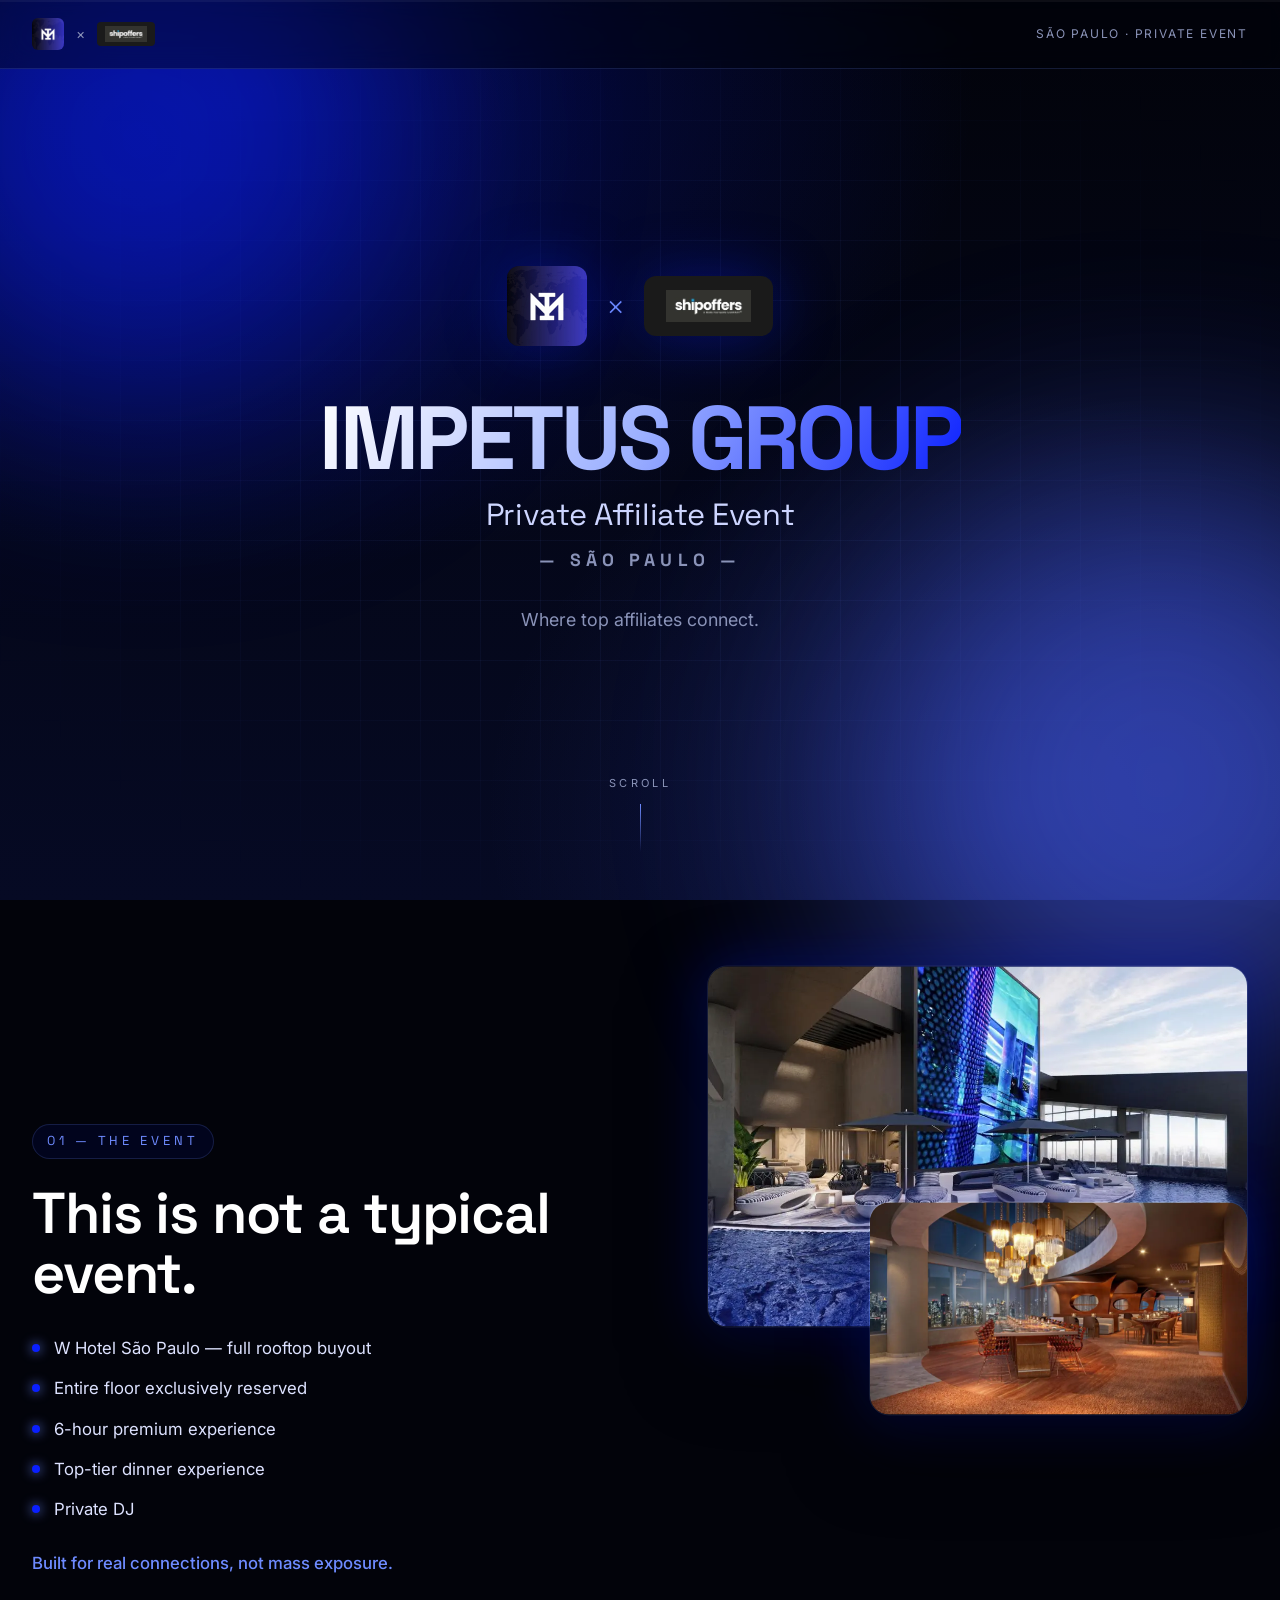
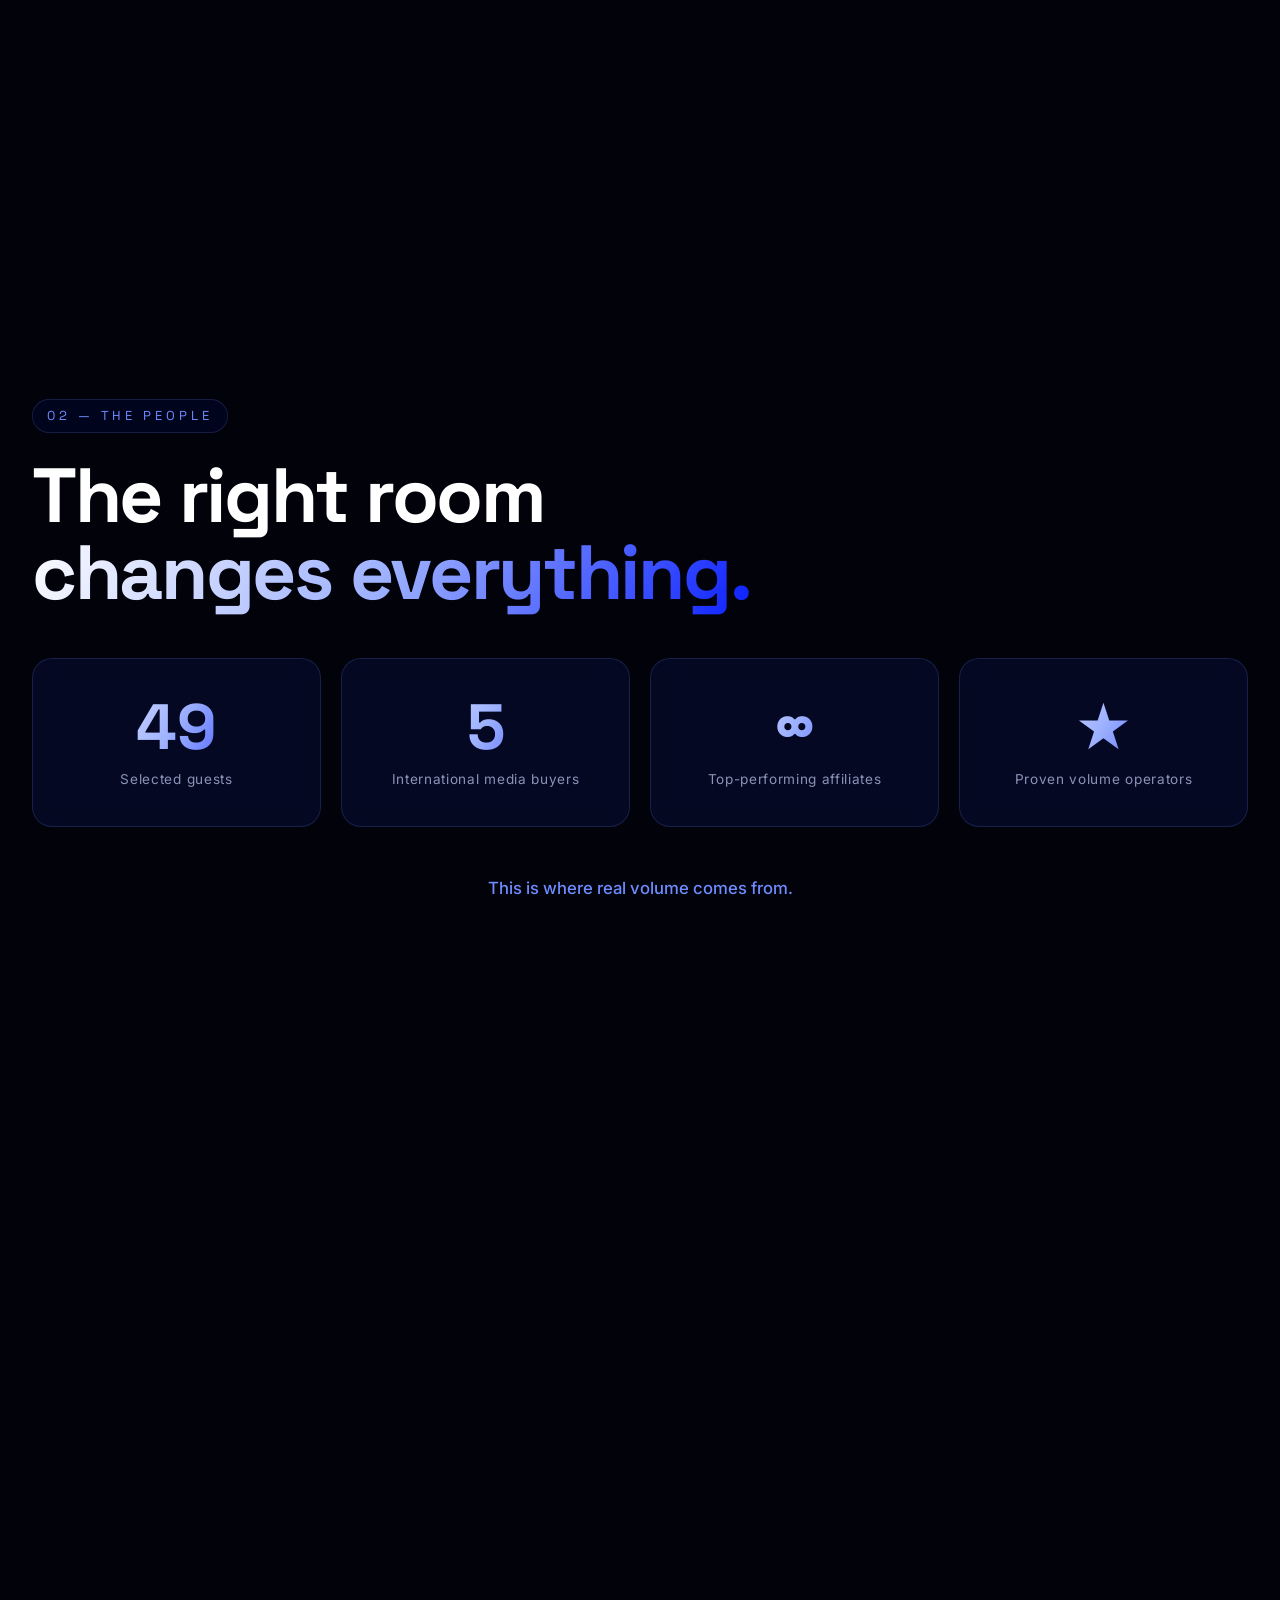
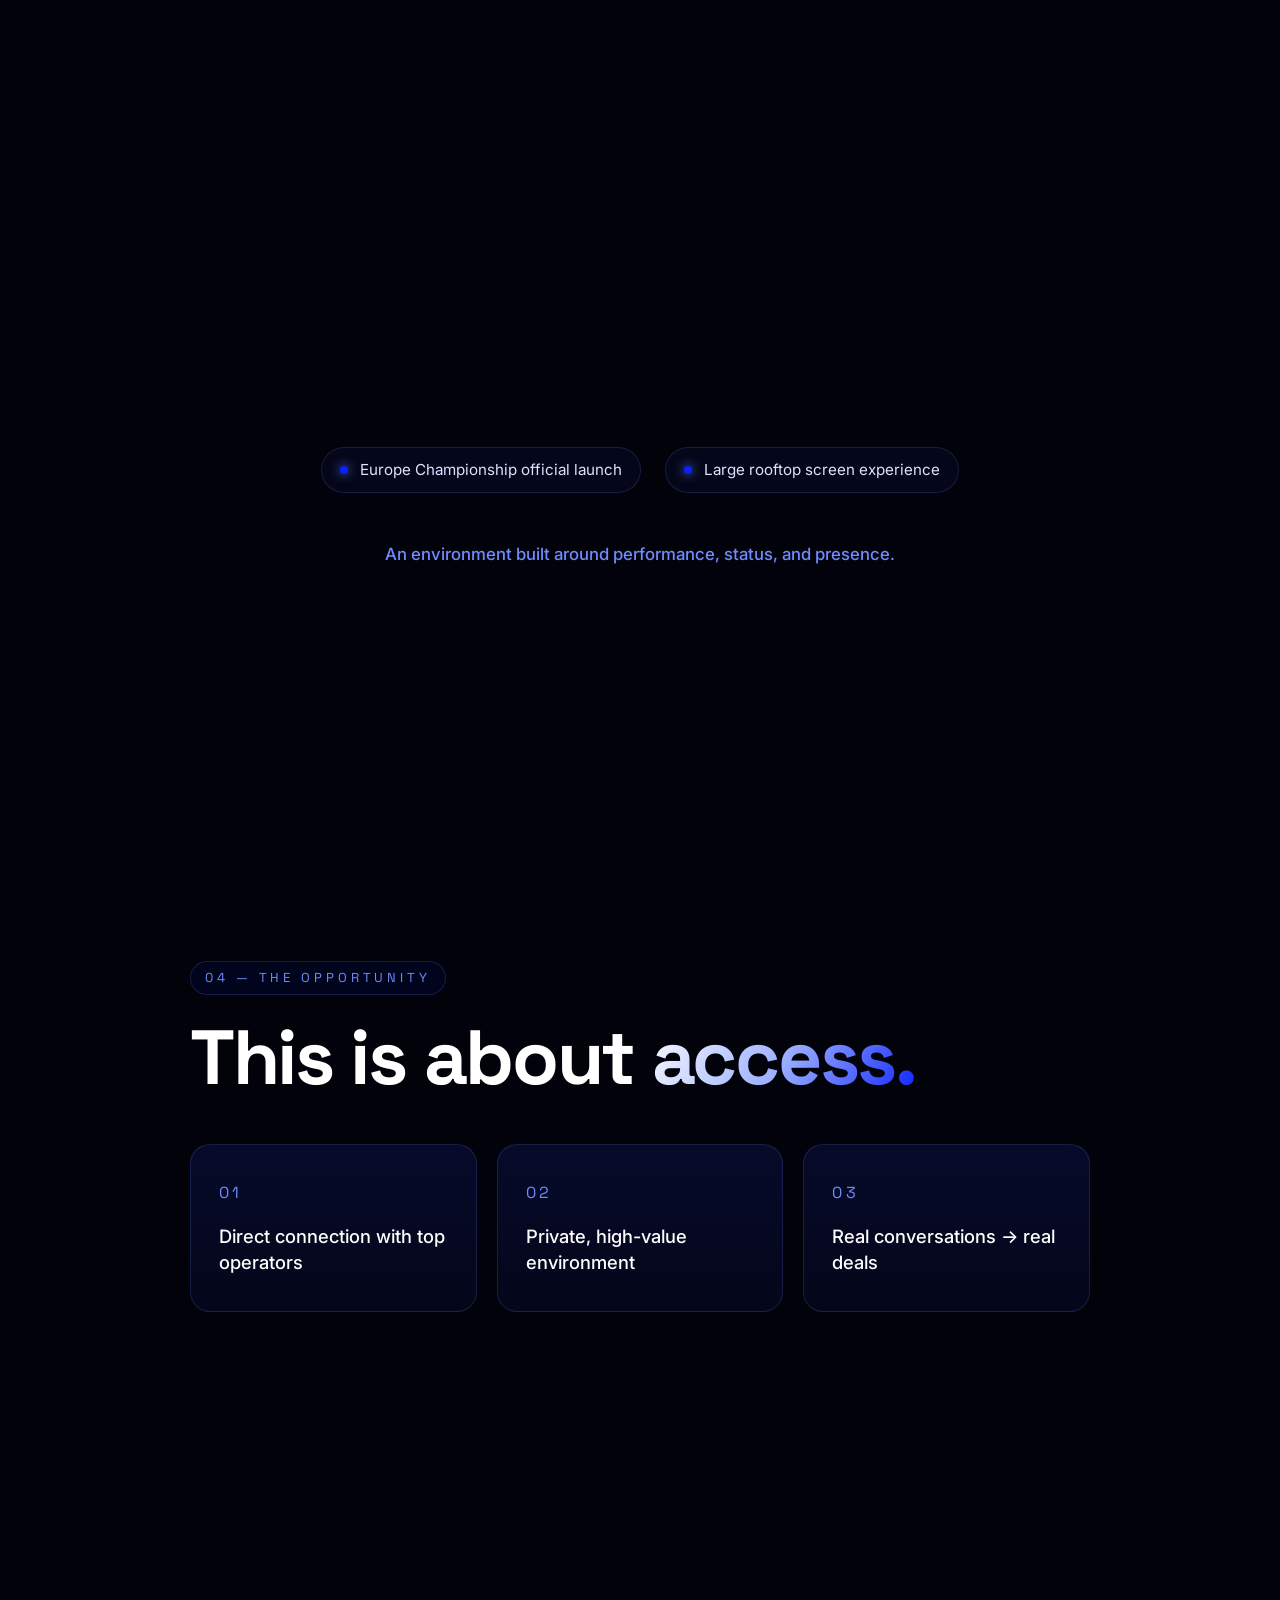
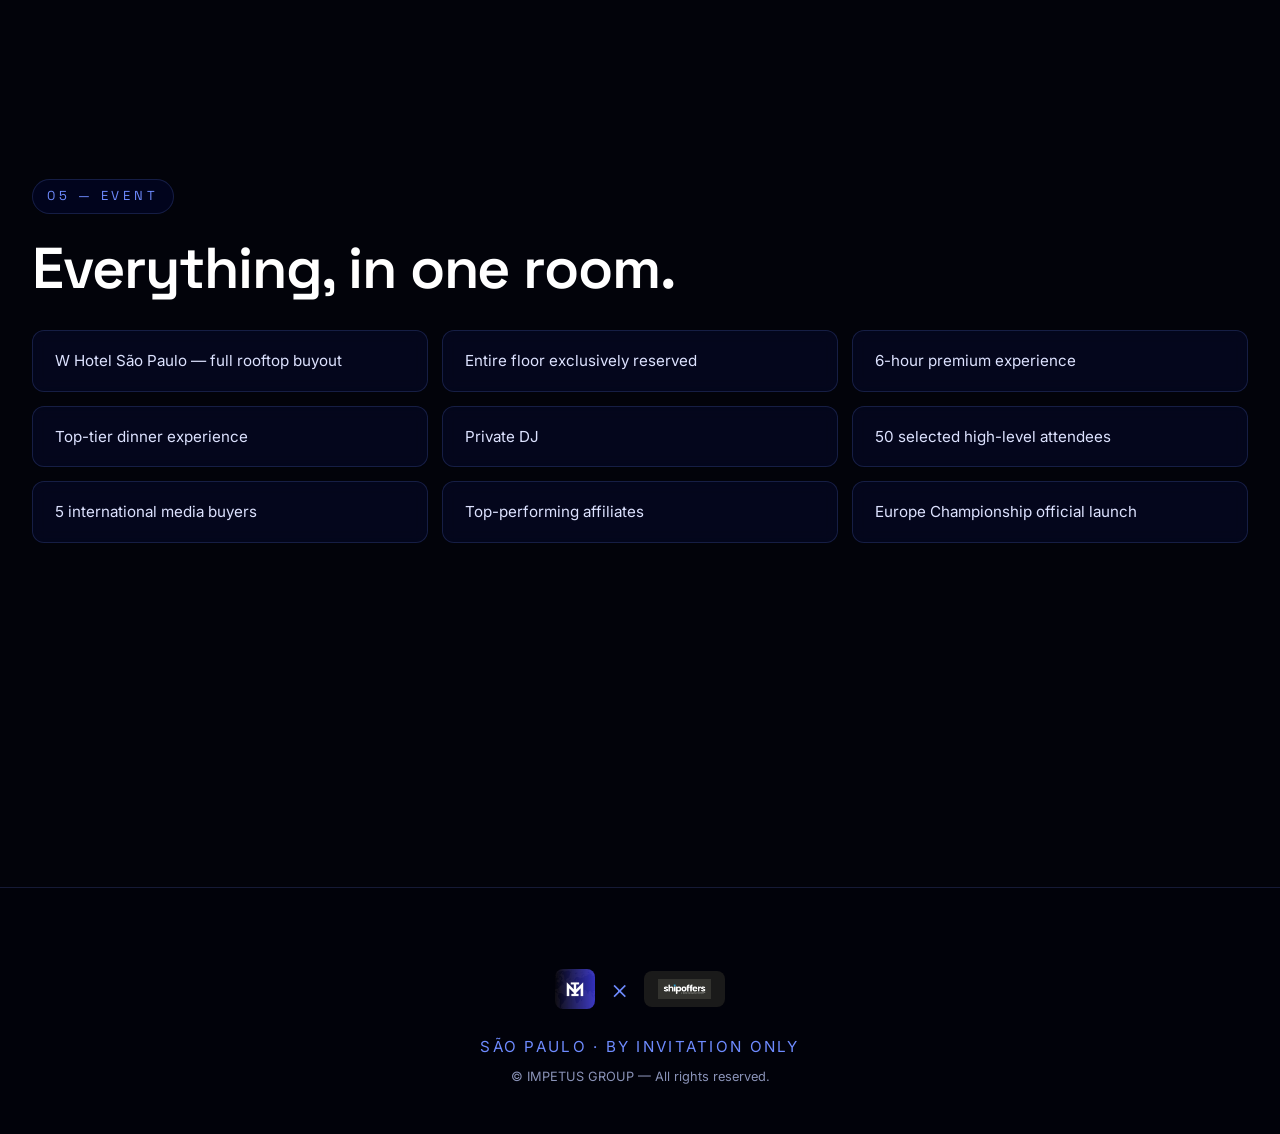
==== commit 6ccb29b1: "Changes Co-authored-by: novabrandbr <214997790+novabrandbr@users.noreply.github.com>" ====
--- a/index.html
+++ b/index.html
@@ -139,7 +139,7 @@
         <div class="exp-overlay">
           <div class="exp-tag">Cinematic</div>
           <div class="exp-title">Drone footage</div>
-          <div class="exp-sub">Live across the skyline</div>
+          
         </div>
       </div>
     </div>
@@ -197,7 +197,7 @@
       <div class="recap-item reveal" data-delay="670">Porsche displayed at the entrance</div>
       <div class="recap-item reveal" data-delay="720">Rooftop big screen experience</div>
       <div class="recap-item reveal" data-delay="770">Drone capturing cinematic footage</div>
-      <div class="recap-item reveal" data-delay="820">Live visuals across the city skyline</div>
+      
     </div>
   </div>
 </section>
